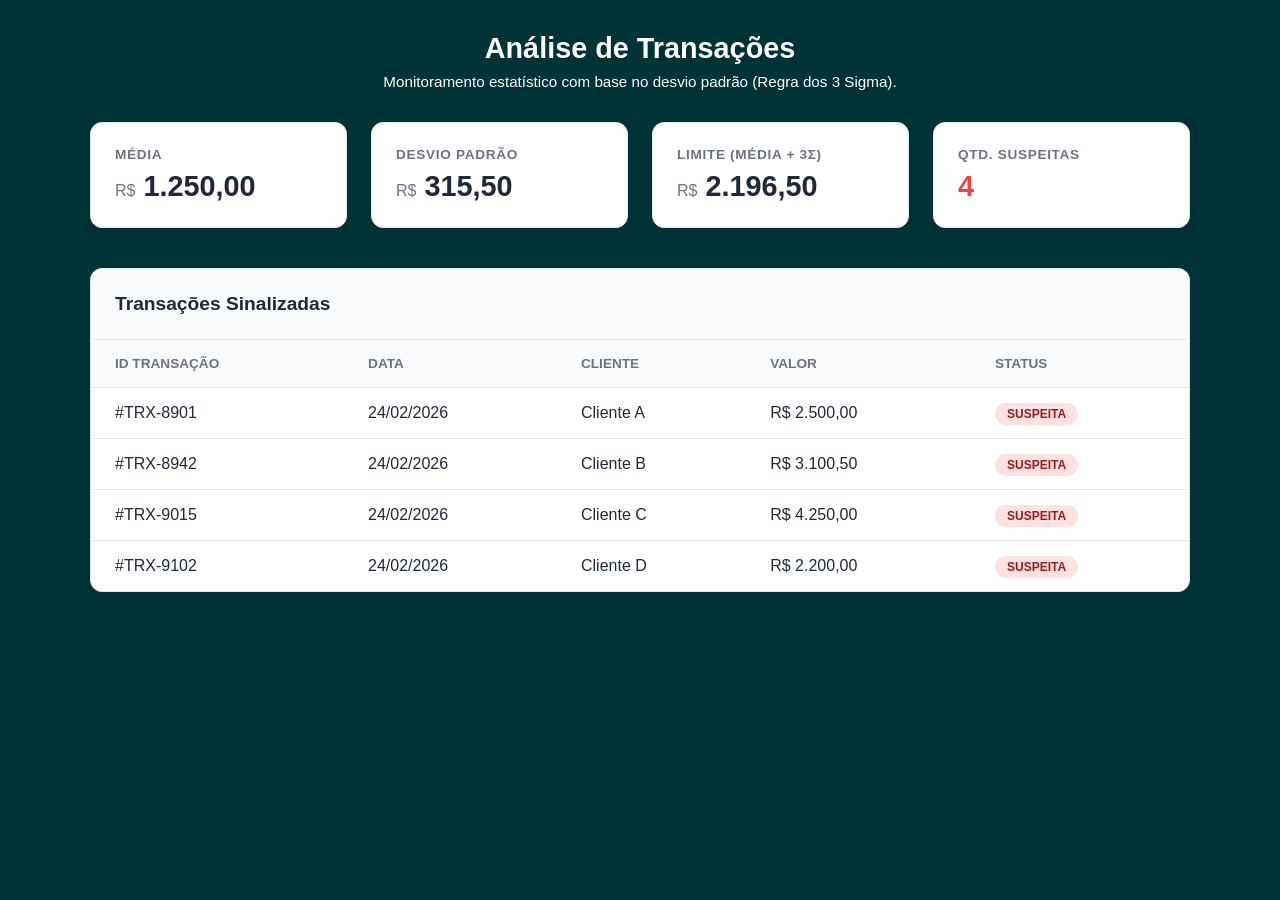
==== index.html @ a0d762e0 "Arquivo de front" ====
<!DOCTYPE html>
<html lang="pt-BR">

<head>
    <meta charset="UTF-8">
    <meta name="viewport" content="width=device-width, initial-scale=1.0">
    <title>Detecção de Transações Suspeitas</title>
    <style>
        :root {
            --bg-color: #f3f4f6;
            --text-main: #1f2937;
            --text-muted: #6b7280;
            --card-bg: #ffffff;
            --accent-blue: #3b82f6;
            --accent-red: #ef4444;
            --border-color: #e5e7eb;
        }

        * {
            margin: 0;
            padding: 0;
            box-sizing: border-box;
            font-family: 'Inter', 'Segoe UI', Roboto, Helvetica, Arial, sans-serif;
        }

        body {
            background-color: rgb(0, 51, 54);
            color: var(--text-main);
            padding: 2rem;
            display: flex;
            justify-content: center;
        }

        .container {
            max-width: 1100px;
            width: 100%;
        }

        header {
            margin-bottom: 2rem;
        }

        header h1 {
            font-size: 1.8rem;
            color: white;
            margin-bottom: 0.5rem;
            text-align: center;
        }

        header p {
            color: white;
            font-size: 0.95rem;
            text-align: center;
        }

        .stats-grid {
            display: grid;
            grid-template-columns: repeat(auto-fit, minmax(220px, 1fr));
            gap: 1.5rem;
            margin-bottom: 2.5rem;
        }

        .stat-card {
            background-color: var(--card-bg);
            padding: 1.5rem;
            border-radius: 12px;
            box-shadow: 0 4px 6px -1px rgba(0, 0, 0, 0.05), 0 2px 4px -1px rgba(0, 0, 0, 0.03);
            border: 1px solid var(--border-color);
            transition: transform 0.2s ease;
        }

        .stat-card:hover {
            transform: translateY(-3px);
        }

        .stat-card h3 {
            font-size: 0.85rem;
            text-transform: uppercase;
            letter-spacing: 0.05em;
            color: var(--text-muted);
            margin-bottom: 0.5rem;
        }

        .stat-card .value {
            font-size: 1.8rem;
            font-weight: 700;
        }


        .stat-card.alert .value {
            color: var(--accent-red);
        }

        .stat-card .unit {
            font-size: 1rem;
            font-weight: 500;
            color: var(--text-muted);
        }

        .table-container {
            background-color: var(--card-bg);
            border-radius: 12px;
            box-shadow: 0 4px 6px -1px rgba(0, 0, 0, 0.05);
            border: 1px solid var(--border-color);
            overflow: hidden;
        }

        .table-header {
            padding: 1.5rem;
            border-bottom: 1px solid var(--border-color);
            background-color: #f9fafb;
        }

        .table-header h2 {
            font-size: 1.2rem;
            color: var(--text-main);
        }

        table {
            width: 100%;
            border-collapse: collapse;
            text-align: left;
        }

        th,
        td {
            padding: 1rem 1.5rem;
            border-bottom: 1px solid var(--border-color);
        }

        th {
            background-color: #f9fafb;
            font-weight: 600;
            font-size: 0.85rem;
            color: var(--text-muted);
            text-transform: uppercase;
        }

        tbody tr:hover {
            background-color: #f3f4f6;
        }

        tbody tr:last-child td {
            border-bottom: none;
        }

        .status-badge {
            background-color: #fee2e2;
            color: #991b1b;
            padding: 0.25rem 0.75rem;
            border-radius: 9999px;
            font-size: 0.75rem;
            font-weight: 600;
            text-transform: uppercase;
        }

        @media (max-width: 768px) {
            body {
                padding: 1rem;
            }

            .stats-grid {
                grid-template-columns: 1fr 1fr;
            }
        }

        @media (max-width: 480px) {
            .stats-grid {
                grid-template-columns: 1fr;
            }

            th,
            td {
                padding: 0.75rem 1rem;
            }
        }
    </style>
</head>

<body>

    <div class="container">
        <header>
            <h1>Análise de Transações</h1>
            <p>Monitoramento estatístico com base no desvio padrão (Regra dos 3 Sigma).</p>
        </header>

        <section class="stats-grid">
            <div class="stat-card">
                <h3>Média</h3>
                <div class="value"><span class="unit">R$</span> 1.250,00</div>
            </div>

            <div class="stat-card">
                <h3>Desvio Padrão</h3>
                <div class="value"><span class="unit">R$</span> 315,50</div>
            </div>

            <div class="stat-card">
                <h3>Limite (Média + 3σ)</h3>
                <div class="value"><span class="unit">R$</span> 2.196,50</div>
            </div>

            <div class="stat-card alert">
                <h3>Qtd. Suspeitas</h3>
                <div class="value">4</div>
            </div>
        </section>

        <section class="table-container">
            <div class="table-header">
                <h2>Transações Sinalizadas</h2>
            </div>
            <div style="overflow-x:auto;">
                <table>
                    <thead>
                        <tr>
                            <th>ID Transação</th>
                            <th>Data</th>
                            <th>Cliente</th>
                            <th>Valor</th>
                            <th>Status</th>
                        </tr>
                    </thead>
                    <tbody>
                        <tr>
                            <td>#TRX-8901</td>
                            <td>24/02/2026</td>
                            <td>Cliente A</td>
                            <td>R$ 2.500,00</td>
                            <td><span class="status-badge">Suspeita</span></td>
                        </tr>
                        <tr>
                            <td>#TRX-8942</td>
                            <td>24/02/2026</td>
                            <td>Cliente B</td>
                            <td>R$ 3.100,50</td>
                            <td><span class="status-badge">Suspeita</span></td>
                        </tr>
                        <tr>
                            <td>#TRX-9015</td>
                            <td>24/02/2026</td>
                            <td>Cliente C</td>
                            <td>R$ 4.250,00</td>
                            <td><span class="status-badge">Suspeita</span></td>
                        </tr>
                        <tr>
                            <td>#TRX-9102</td>
                            <td>24/02/2026</td>
                            <td>Cliente D</td>
                            <td>R$ 2.200,00</td>
                            <td><span class="status-badge">Suspeita</span></td>
                        </tr>
                    </tbody>
                </table>
            </div>
        </section>
    </div>

</body>

</html>
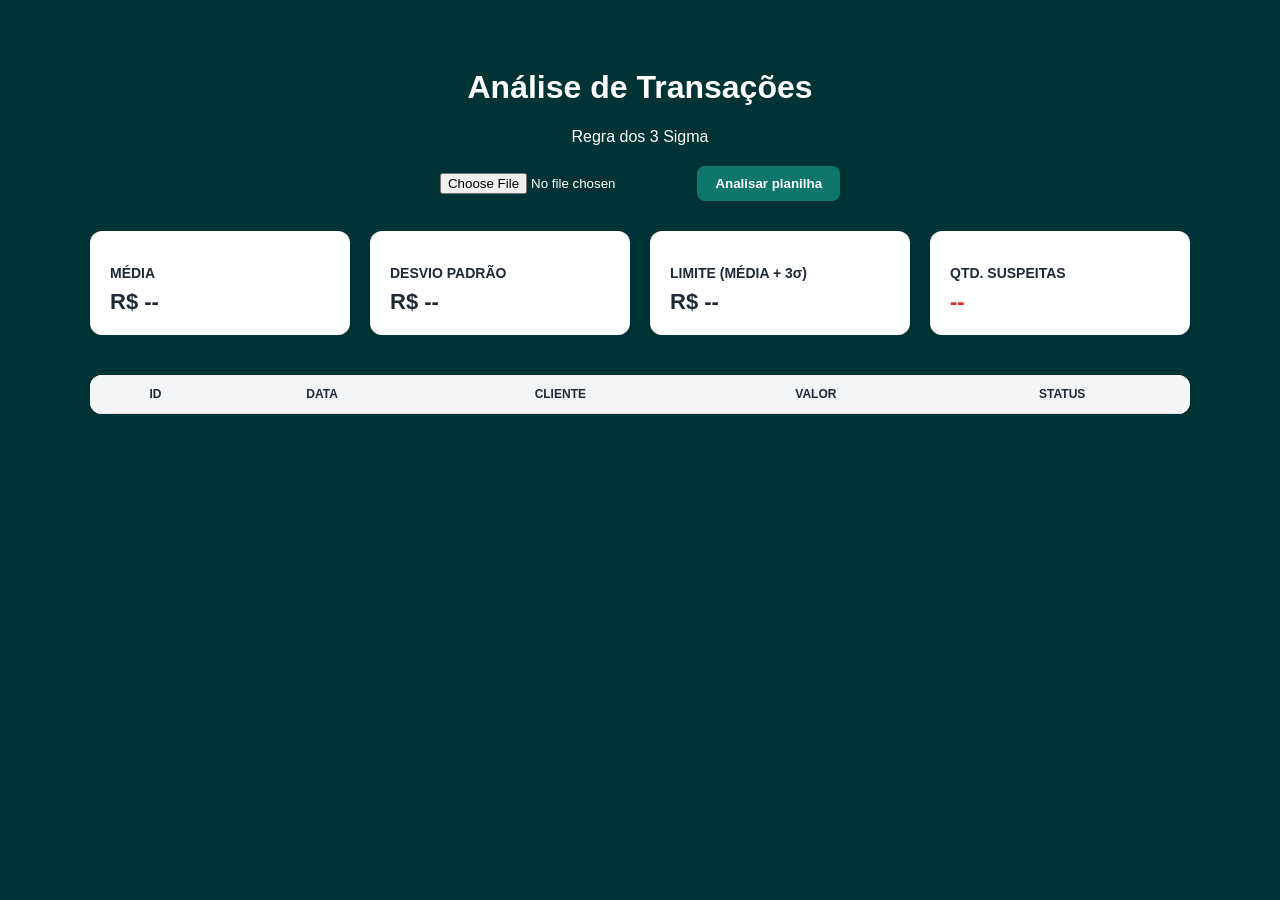
==== commit cbc9a3dc: "Agora o usuario consegue inserir uma planilha para ser analisada. FASTAPI ativa" ====
--- a/index.html
+++ b/index.html
@@ -1,262 +1,226 @@
 <!DOCTYPE html>
 <html lang="pt-BR">
-
 <head>
-    <meta charset="UTF-8">
-    <meta name="viewport" content="width=device-width, initial-scale=1.0">
-    <title>Detecção de Transações Suspeitas</title>
-    <style>
-        :root {
-            --bg-color: #f3f4f6;
-            --text-main: #1f2937;
-            --text-muted: #6b7280;
-            --card-bg: #ffffff;
-            --accent-blue: #3b82f6;
-            --accent-red: #ef4444;
-            --border-color: #e5e7eb;
+<meta charset="UTF-8">
+<meta name="viewport" content="width=device-width, initial-scale=1.0">
+<title>Análise de Transações</title>
+
+<style>
+body{
+    background:#003336;
+    font-family: Arial, Helvetica, sans-serif;
+    padding:40px;
+    color:white;
+}
+.container{
+    max-width:1100px;
+    margin:auto;
+}
+h1{text-align:center;}
+.actions{
+    text-align:center;
+    margin:20px 0;
+}
+button{
+    padding:10px 18px;
+    border:none;
+    border-radius:8px;
+    cursor:pointer;
+    font-weight:bold;
+}
+.btn{
+    background:#0f766e;
+    color:white;
+}
+.cards{
+    display:grid;
+    grid-template-columns:repeat(auto-fit,minmax(220px,1fr));
+    gap:20px;
+    margin-top:30px;
+}
+.card{
+    background:white;
+    color:#1f2937;
+    padding:20px;
+    border-radius:12px;
+}
+.card h3{
+    font-size:14px;
+    margin-bottom:8px;
+}
+.card .value{
+    font-size:22px;
+    font-weight:bold;
+}
+.alert{
+    color:#dc2626;
+}
+.table-box{
+    margin-top:40px;
+    background:white;
+    border-radius:12px;
+    overflow:hidden;
+}
+table{
+    width:100%;
+    border-collapse:collapse;
+}
+th,td{
+    padding:12px;
+    border-bottom:1px solid #ddd;
+    color:#1f2937;
+}
+th{
+    background:#f3f4f6;
+    font-size:12px;
+    text-transform:uppercase;
+}
+.status{
+    background:#fee2e2;
+    color:#991b1b;
+    padding:4px 8px;
+    border-radius:999px;
+    font-size:11px;
+    font-weight:bold;
+}
+.erro{
+    background:#7f1d1d;
+    padding:10px;
+    margin-top:20px;
+    border-radius:8px;
+    display:none;
+}
+</style>
+</head>
+
+<body>
+
+<div class="container">
+
+<h1>Análise de Transações</h1>
+<p style="text-align:center;">Regra dos 3 Sigma</p>
+
+<div class="actions">
+<input type="file" id="arquivo" accept=".xlsx,.xls,.csv">
+<button class="btn" id="btnEnviar">Analisar planilha</button>
+</div>
+
+<div class="erro" id="erroBox"></div>
+
+<div class="cards">
+<div class="card">
+<h3>MÉDIA</h3>
+<div class="value">R$ <span id="media">--</span></div>
+</div>
+
+<div class="card">
+<h3>DESVIO PADRÃO</h3>
+<div class="value">R$ <span id="desvio">--</span></div>
+</div>
+
+<div class="card">
+<h3>LIMITE (MÉDIA + 3σ)</h3>
+<div class="value">R$ <span id="limite">--</span></div>
+</div>
+
+<div class="card">
+<h3>QTD. SUSPEITAS</h3>
+<div class="value alert"><span id="qtd">--</span></div>
+</div>
+</div>
+
+<div class="table-box">
+<table>
+<thead>
+<tr>
+<th>ID</th>
+<th>Data</th>
+<th>Cliente</th>
+<th>Valor</th>
+<th>Status</th>
+</tr>
+</thead>
+<tbody id="tbody"></tbody>
+</table>
+</div>
+
+</div>
+
+<script>
+const API_URL = "http://127.0.0.1:8000/analisar";
+
+function formatarNumero(v){
+    return Number(v).toLocaleString("pt-BR", {minimumFractionDigits:2});
+}
+function formatarDinheiro(v){
+    return Number(v).toLocaleString("pt-BR",{style:"currency",currency:"BRL"});
+}
+
+async function enviarArquivo(){
+    const input = document.getElementById("arquivo");
+    const erroBox = document.getElementById("erroBox");
+    erroBox.style.display="none";
+
+    if(!input.files.length){
+        alert("Escolha uma planilha.");
+        return;
+    }
+
+    const formData = new FormData();
+    formData.append("arquivo", input.files[0]);
+
+    try{
+        const response = await fetch(API_URL,{
+            method:"POST",
+            body:formData
+        });
+
+        const dados = await response.json();
+
+        if(dados.erro){
+            erroBox.innerText=dados.erro;
+            erroBox.style.display="block";
+            return;
         }
 
-        * {
-            margin: 0;
-            padding: 0;
-            box-sizing: border-box;
-            font-family: 'Inter', 'Segoe UI', Roboto, Helvetica, Arial, sans-serif;
+        document.getElementById("media").textContent = formatarNumero(dados.media);
+        document.getElementById("desvio").textContent = formatarNumero(dados.desvio_padrao);
+        document.getElementById("limite").textContent = formatarNumero(dados.limite);
+        document.getElementById("qtd").textContent = dados.quantidade_suspeitas;
+
+        const tbody = document.getElementById("tbody");
+        tbody.innerHTML="";
+
+        if(dados.suspeitas.length===0){
+            tbody.innerHTML="<tr><td colspan='5'>Nenhuma suspeita encontrada.</td></tr>";
+            return;
         }
 
-        body {
-            background-color: rgb(0, 51, 54);
-            color: var(--text-main);
-            padding: 2rem;
-            display: flex;
-            justify-content: center;
-        }
-
-        .container {
-            max-width: 1100px;
-            width: 100%;
-        }
-
-        header {
-            margin-bottom: 2rem;
-        }
-
-        header h1 {
-            font-size: 1.8rem;
-            color: white;
-            margin-bottom: 0.5rem;
-            text-align: center;
-        }
-
-        header p {
-            color: white;
-            font-size: 0.95rem;
-            text-align: center;
-        }
-
-        .stats-grid {
-            display: grid;
-            grid-template-columns: repeat(auto-fit, minmax(220px, 1fr));
-            gap: 1.5rem;
-            margin-bottom: 2.5rem;
-        }
-
-        .stat-card {
-            background-color: var(--card-bg);
-            padding: 1.5rem;
-            border-radius: 12px;
-            box-shadow: 0 4px 6px -1px rgba(0, 0, 0, 0.05), 0 2px 4px -1px rgba(0, 0, 0, 0.03);
-            border: 1px solid var(--border-color);
-            transition: transform 0.2s ease;
-        }
-
-        .stat-card:hover {
-            transform: translateY(-3px);
-        }
-
-        .stat-card h3 {
-            font-size: 0.85rem;
-            text-transform: uppercase;
-            letter-spacing: 0.05em;
-            color: var(--text-muted);
-            margin-bottom: 0.5rem;
-        }
-
-        .stat-card .value {
-            font-size: 1.8rem;
-            font-weight: 700;
-        }
-
-
-        .stat-card.alert .value {
-            color: var(--accent-red);
-        }
-
-        .stat-card .unit {
-            font-size: 1rem;
-            font-weight: 500;
-            color: var(--text-muted);
-        }
-
-        .table-container {
-            background-color: var(--card-bg);
-            border-radius: 12px;
-            box-shadow: 0 4px 6px -1px rgba(0, 0, 0, 0.05);
-            border: 1px solid var(--border-color);
-            overflow: hidden;
-        }
-
-        .table-header {
-            padding: 1.5rem;
-            border-bottom: 1px solid var(--border-color);
-            background-color: #f9fafb;
-        }
-
-        .table-header h2 {
-            font-size: 1.2rem;
-            color: var(--text-main);
-        }
-
-        table {
-            width: 100%;
-            border-collapse: collapse;
-            text-align: left;
-        }
-
-        th,
-        td {
-            padding: 1rem 1.5rem;
-            border-bottom: 1px solid var(--border-color);
-        }
-
-        th {
-            background-color: #f9fafb;
-            font-weight: 600;
-            font-size: 0.85rem;
-            color: var(--text-muted);
-            text-transform: uppercase;
-        }
-
-        tbody tr:hover {
-            background-color: #f3f4f6;
-        }
-
-        tbody tr:last-child td {
-            border-bottom: none;
-        }
-
-        .status-badge {
-            background-color: #fee2e2;
-            color: #991b1b;
-            padding: 0.25rem 0.75rem;
-            border-radius: 9999px;
-            font-size: 0.75rem;
-            font-weight: 600;
-            text-transform: uppercase;
-        }
-
-        @media (max-width: 768px) {
-            body {
-                padding: 1rem;
-            }
-
-            .stats-grid {
-                grid-template-columns: 1fr 1fr;
-            }
-        }
-
-        @media (max-width: 480px) {
-            .stats-grid {
-                grid-template-columns: 1fr;
-            }
-
-            th,
-            td {
-                padding: 0.75rem 1rem;
-            }
-        }
-    </style>
-</head>
-
-<body>
-
-    <div class="container">
-        <header>
-            <h1>Análise de Transações</h1>
-            <p>Monitoramento estatístico com base no desvio padrão (Regra dos 3 Sigma).</p>
-        </header>
-
-        <section class="stats-grid">
-            <div class="stat-card">
-                <h3>Média</h3>
-                <div class="value"><span class="unit">R$</span> 1.250,00</div>
-            </div>
-
-            <div class="stat-card">
-                <h3>Desvio Padrão</h3>
-                <div class="value"><span class="unit">R$</span> 315,50</div>
-            </div>
-
-            <div class="stat-card">
-                <h3>Limite (Média + 3σ)</h3>
-                <div class="value"><span class="unit">R$</span> 2.196,50</div>
-            </div>
-
-            <div class="stat-card alert">
-                <h3>Qtd. Suspeitas</h3>
-                <div class="value">4</div>
-            </div>
-        </section>
-
-        <section class="table-container">
-            <div class="table-header">
-                <h2>Transações Sinalizadas</h2>
-            </div>
-            <div style="overflow-x:auto;">
-                <table>
-                    <thead>
-                        <tr>
-                            <th>ID Transação</th>
-                            <th>Data</th>
-                            <th>Cliente</th>
-                            <th>Valor</th>
-                            <th>Status</th>
-                        </tr>
-                    </thead>
-                    <tbody>
-                        <tr>
-                            <td>#TRX-8901</td>
-                            <td>24/02/2026</td>
-                            <td>Cliente A</td>
-                            <td>R$ 2.500,00</td>
-                            <td><span class="status-badge">Suspeita</span></td>
-                        </tr>
-                        <tr>
-                            <td>#TRX-8942</td>
-                            <td>24/02/2026</td>
-                            <td>Cliente B</td>
-                            <td>R$ 3.100,50</td>
-                            <td><span class="status-badge">Suspeita</span></td>
-                        </tr>
-                        <tr>
-                            <td>#TRX-9015</td>
-                            <td>24/02/2026</td>
-                            <td>Cliente C</td>
-                            <td>R$ 4.250,00</td>
-                            <td><span class="status-badge">Suspeita</span></td>
-                        </tr>
-                        <tr>
-                            <td>#TRX-9102</td>
-                            <td>24/02/2026</td>
-                            <td>Cliente D</td>
-                            <td>R$ 2.200,00</td>
-                            <td><span class="status-badge">Suspeita</span></td>
-                        </tr>
-                    </tbody>
-                </table>
-            </div>
-        </section>
-    </div>
+        dados.suspeitas.forEach((t,i)=>{
+            const id = t.id || t.ID || `TRX-${9000+i}`;
+            const data = t.data || "--";
+            const cliente = t.cliente || "--";
+            const valor = t.valor || 0;
+
+            const tr = document.createElement("tr");
+            tr.innerHTML=`
+                <td>${id}</td>
+                <td>${data}</td>
+                <td>${cliente}</td>
+                <td>${formatarDinheiro(valor)}</td>
+                <td><span class="status">Suspeita</span></td>
+            `;
+            tbody.appendChild(tr);
+        });
+
+    }catch(error){
+        erroBox.innerText="Erro ao conectar com a API. Certifique-se que o Python está rodando.";
+        erroBox.style.display="block";
+    }
+}
+
+document.getElementById("btnEnviar").addEventListener("click", enviarArquivo);
+</script>
 
 </body>
-
 </html>
